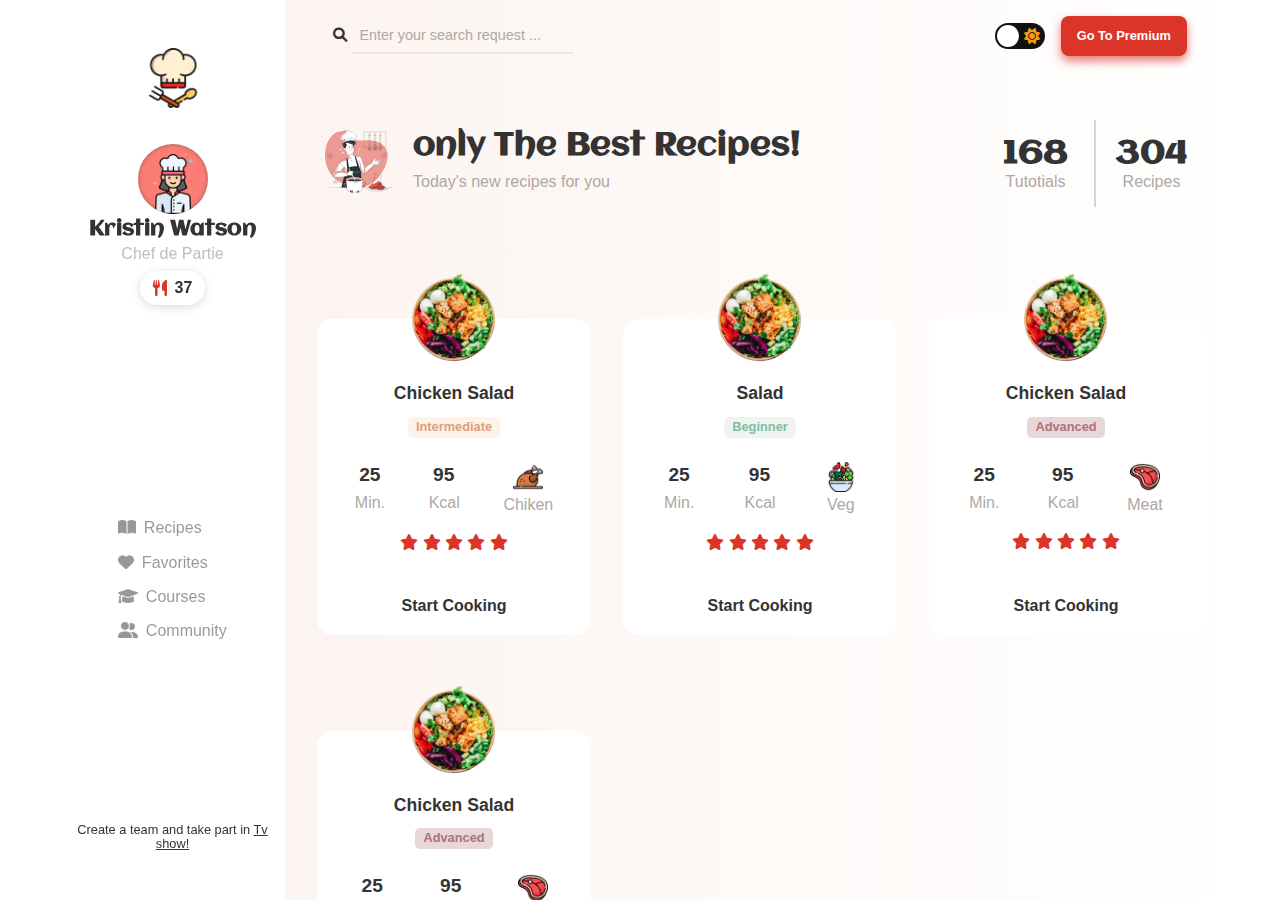
==== index.html @ 7d1c3642 "uploaded Files" ====
<!DOCTYPE html>
<html lang="en">
  <head>
    <meta charset="UTF-8" />
    <meta http-equiv="X-UA-Compatible" content="IE=edge" />
    <meta name="viewport" content="width=device-width, initial-scale=1.0" />
    <title>Foody</title>
    <!-- Style Link -->
    <link rel="stylesheet" href="./main.css" />
    <!-- <link rel="stylesheet" href="./css/main-style.css"> -->
    <!-- Top Icon -->
    <link rel="shrtcut icon" type="image/svg" href="./icons/top-logo.png" />
    <!-- Awesome Font -->
    <link rel="stylesheet" href="./css/all.min.css" />
    <!-- Normalize -->
    <link rel="stylesheet" href="./css/normalize.css" />
    <!-- Fonts -->
    <link rel="preconnect" href="https://fonts.googleapis.com" />
    <link rel="preconnect" href="https://fonts.gstatic.com" crossorigin />
    <link
      href="https://fonts.googleapis.com/css2?family=Aclonica&display=swap"
      rel="stylesheet"
    />
  </head>
  <body>
    <div class="container">
      <nav>
        <div class="container">
          <div class="nav-container">
            <div class="top">
              <div class="logo-content">
                <div class="logo">
                  <img src="./icons/top-logo.png" alt="" />
                </div>
              </div>
              <div class="member">
                <div class="image">
                  <img src="icons/chef.png" alt="" />
                </div>
                <div class="name">
                  <h2>Kristin Watson</h2>
                  <span>Chef de Partie</span>
                </div>
                <a href="#" class="cooked-box">
                  <i class="fa-solid fa-utensils cooked-box-icon"></i>
                  <span>37</span>
                </a>
              </div>
            </div>
            <div class="nav-links">
              <ul>
                <li>
                  <a href="#">
                    <i class="fa-solid fa-book-open nav-icon"></i>
                    Recipes
                  </a>
                </li>
                <li>
                  <a href="#">
                    <i class="fa-solid fa-heart nav-icon"></i>
                    Favorites
                  </a>
                </li>
                <li>
                  <a href="#">
                    <i class="fa-solid fa-graduation-cap nav-icon"></i>
                    Courses
                  </a>
                </li>
                <li>
                  <a href="#">
                    <i class="fa-solid fa-user-group nav-icon"></i>
                    Community
                  </a>
                </li>
              </ul>
            </div>
            <div class="team">
              <div class="images"></div>
              <p>Create a team and take part in <u>Tv show!</u></p>
            </div>
          </div>
        </div>
      </nav>
      <section class="main-contents">
        <header>
          <form action="" class="search-box">
            <i class="fa-solid fa-magnifying-glass search-icon"></i>
            <input
              type="text"
              class="search-input"
              placeholder="Enter your search request ..."
            />
          </form>
          <div class="buttons">
            <div class="theme-btn">
              <input type="checkbox" id="themeBtn" class="check-box" />
              <label for="themeBtn" class="label">
                <i class="fa-solid fa-moon moon-icon"></i>
                <i class="fa-solid fa-sun sun-icon"></i>
                <div class="boll"></div>
              </label>
            </div>
            <div class="pro-button">
              <button>Go To Premium</button>
            </div>
          </div>
        </header>
        <div class="main-content">
          <div class="sub-header">
            <div class="right">
              <div class="image">
                <img src="./images/Chef-bro.svg" alt="" />
              </div>
              <div class="text">
                <h1>only The Best Recipes!</h1>
                <p>Today's new recipes for you</p>
              </div>
            </div>
            <div class="left">
              <div class="nums">
                <div class="num">
                  <h2>168</h2>
                  <span>Tutotials</span>
                </div>
                <div class="num">
                  <h2>304</h2>
                  <span>Recipes</span>
                </div>
              </div>
            </div>
          </div>
          <div class="cards">
            <!-- Card 1 -->
            <div class="card">
              <div class="food-image">
                <img src="./images/chiken.png" alt="" />
              </div>
              <h3>Chicken Salad</h3>
              <span class="level" data-level="intermediate">Intermediate</span>
              <div class="nums">
                <div class="hour">
                  <h3>25</h3>
                  <span>Min.</span>
                </div>
                <div class="kcal">
                  <h3>95</h3>
                  <span>Kcal</span>
                </div>
                <div class="type">
                  <div class="image" data-type="chiken">
                    <img src="./icons/type-icon/chicken.png" alt="" />
                  </div>
                  <span>Chiken</span>
                </div>
              </div>
              <div class="starts">
                <i class="fa-solid fa-star"></i>
                <i class="fa-solid fa-star"></i>
                <i class="fa-solid fa-star"></i>
                <i class="fa-solid fa-star"></i>
                <i class="fa-solid fa-star"></i>
              </div>
              <div class="btn">
                <button class="start-btn">Start Cooking</button>
              </div>
            </div>
            <!-- Card2 -->
            <div class="card">
              <div class="food-image">
                <img src="./images/chiken.png" alt="" />
              </div>
              <h3>Salad</h3>
              <span class="level" data-level="beginner">Beginner</span>
              <div class="nums">
                <div class="hour">
                  <h3>25</h3>
                  <span>Min.</span>
                </div>
                <div class="kcal">
                  <h3>95</h3>
                  <span>Kcal</span>
                </div>
                <div class="type">
                  <div class="image" data-type="veg">
                    <img src="./icons/type-icon/salad.png" alt="" />
                  </div>
                  <span>Veg</span>
                </div>
              </div>
              <div class="starts">
                <i class="fa-solid fa-star"></i>
                <i class="fa-solid fa-star"></i>
                <i class="fa-solid fa-star"></i>
                <i class="fa-solid fa-star"></i>
                <i class="fa-solid fa-star"></i>
              </div>
              <div class="btn">
                <button class="start-btn">Start Cooking</button>
              </div>
            </div>
            <div class="card">
              <div class="food-image">
                <img src="./images/chiken.png" alt="" />
              </div>
              <h3>Chicken Salad</h3>
              <span class="level" data-level="advanced">Advanced</span>
              <div class="nums">
                <div class="hour">
                  <h3>25</h3>
                  <span>Min.</span>
                </div>
                <div class="kcal">
                  <h3>95</h3>
                  <span>Kcal</span>
                </div>
                <div class="type">
                  <div class="image" data-type="meat">
                    <img src="./icons/type-icon/meat.png" alt="" />
                  </div>
                  <span>Meat</span>
                </div>
              </div>
              <div class="starts">
                <i class="fa-solid fa-star"></i>
                <i class="fa-solid fa-star"></i>
                <i class="fa-solid fa-star"></i>
                <i class="fa-solid fa-star"></i>
                <i class="fa-solid fa-star"></i>
              </div>
              <div class="btn">
                <button class="start-btn">Start Cooking</button>
              </div>
            </div>
            <div class="card">
              <div class="food-image">
                <img src="./images/chiken.png" alt="" />
              </div>
              <h3>Chicken Salad</h3>
              <span class="level" data-level="advanced">Advanced</span>
              <div class="nums">
                <div class="hour">
                  <h3>25</h3>
                  <span>Min.</span>
                </div>
                <div class="kcal">
                  <h3>95</h3>
                  <span>Kcal</span>
                </div>
                <div class="type">
                  <div class="image" data-type="meat">
                    <img src="./icons/type-icon/meat.png" alt="" />
                  </div>
                  <span>Meat</span>
                </div>
              </div>
              <div class="starts">
                <i class="fa-solid fa-star"></i>
                <i class="fa-solid fa-star"></i>
                <i class="fa-solid fa-star"></i>
                <i class="fa-solid fa-star"></i>
                <i class="fa-solid fa-star"></i>
              </div>
              <div class="btn">
                <button class="start-btn">Start Cooking</button>
              </div>
            </div>
          </div>
        </div>
      </section>
    </div>

    <!-- JavaScript -->
    <script src="./js/main.js"></script>
  </body>
</html>
---- main.css ----
:root {
  --main-margin: 80px;
  --section-padding: 60px;
}

:root {
  --green: #7dbfa2;
  --dark-green: #7bbfa4;
  --green-text: #98b4a7;
  --green-background: #eff4f0;
  --red: #db3529;
  --red-text: #ad727c;
  --red-background: #e9d7d8;
  --yellow: #db9f79;
  --yellow-background: #fff2e9;
  --pink: #fb7d73;
  --main-background: #fcf4f0;
  --sub-text: #afa7a3;
}

h1,
h2 {
  font-family: "Aclonica", sans-serif;
}

* {
  -webkit-box-sizing: border-box;
  box-sizing: border-box;
  margin: 0;
  padding: 0;
}

html {
  scroll-behavior: smooth;
}

::-moz-selection {
  background-color: var(--pink);
  color: #fff;
}

::selection {
  background-color: var(--pink);
  color: #fff;
}

/* Start secroller Edit */
::-webkit-scrollbar {
  width: 12px;
}

::-webkit-scrollbar-thumb {
  background-color: var(--light-blue);
  border: var(--main-border);
}

/* End secroller Edit */
body {
  /* font-family: "Work Sans", sans-serif; */
  font-family: "Almarai", sans-serif;
  color: #333;
}

.container {
  padding-left: 15px;
  padding-right: 15px;
  margin-left: auto;
  margin-right: auto;
  display: -ms-grid !important;
  display: grid !important;
  -ms-grid-columns: 240px 1fr !important;
  grid-template-columns: 240px 1fr !important;
  width: 100vw;
  height: 100vh;
  overflow-x: hidden;
}

/* Small */
@media (min-width: 768px) {
  .container {
    width: 750px;
  }
}
/* Medium */
@media (min-width: 992px) {
  .container {
    width: 970px;
  }
}
/* Large */
@media (min-width: 1200px) {
  .container {
    width: 1220px;
  }
}
nav {
  background-color: #fff;
}
nav .nav-container {
  height: 100vh;
  width: 225px;
  display: -webkit-box;
  display: -ms-flexbox;
  display: flex;
  -webkit-box-pack: justify;
      -ms-flex-pack: justify;
          justify-content: space-between;
  -webkit-box-align: center;
      -ms-flex-align: center;
          align-items: center;
  -webkit-box-orient: vertical;
  -webkit-box-direction: normal;
      -ms-flex-direction: column;
          flex-direction: column;
  padding: 3rem 0;
  position: fixed;
  top: auto;
}
nav .nav-container .top {
  display: -webkit-box;
  display: -ms-flexbox;
  display: flex;
  -webkit-box-pack: center;
      -ms-flex-pack: center;
          justify-content: center;
  -webkit-box-align: center;
      -ms-flex-align: center;
          align-items: center;
  -webkit-box-orient: vertical;
  -webkit-box-direction: normal;
      -ms-flex-direction: column;
          flex-direction: column;
}
nav .nav-container .top .logo-content {
  display: -webkit-box;
  display: -ms-flexbox;
  display: flex;
  -webkit-box-pack: justify;
      -ms-flex-pack: justify;
          justify-content: space-between;
  -webkit-box-align: center;
      -ms-flex-align: center;
          align-items: center;
}
nav .nav-container .top .logo-content .logo img {
  width: 60px;
}
nav .nav-container .top .member {
  margin: 2rem 0;
  display: -webkit-box;
  display: -ms-flexbox;
  display: flex;
  -webkit-box-pack: center;
      -ms-flex-pack: center;
          justify-content: center;
  -webkit-box-align: center;
      -ms-flex-align: center;
          align-items: center;
  -webkit-box-orient: vertical;
  -webkit-box-direction: normal;
      -ms-flex-direction: column;
          flex-direction: column;
}
nav .nav-container .top .member .image {
  width: 70px;
  height: 70px;
  border-radius: 50%;
  background-color: var(--pink);
  display: -webkit-box;
  display: -ms-flexbox;
  display: flex;
  -webkit-box-pack: center;
      -ms-flex-pack: center;
          justify-content: center;
  -webkit-box-align: end;
      -ms-flex-align: end;
          align-items: flex-end;
  overflow: hidden;
  -webkit-box-shadow: 0 0 4px #41414180 inset;
          box-shadow: 0 0 4px #41414180 inset;
}
nav .nav-container .top .member .image img {
  width: 60px;
}
nav .nav-container .top .member .name {
  text-align: center;
}
nav .nav-container .top .member .name h2 {
  font-size: 1.3rem;
  margin: 0.2rem 0;
}
nav .nav-container .top .member .name span {
  color: #bebebe;
}
nav .nav-container .top .member .cooked-box {
  display: -webkit-box;
  display: -ms-flexbox;
  display: flex;
  -webkit-box-pack: center;
      -ms-flex-pack: center;
          justify-content: center;
  -webkit-box-align: center;
      -ms-flex-align: center;
          align-items: center;
  margin-top: 0.5rem;
  padding: 0.5rem 0.8rem;
  border-radius: 50px;
  background-color: #fff;
  text-decoration: none;
  color: #333;
  -webkit-box-shadow: 0px 2px 8px rgba(68, 68, 68, 0.2);
          box-shadow: 0px 2px 8px rgba(68, 68, 68, 0.2);
}
nav .nav-container .top .member .cooked-box .cooked-box-icon {
  color: var(--red);
  margin-right: 0.5rem;
  font-size: 1rem;
}
nav .nav-container .top .member .cooked-box span {
  font-weight: 600;
}
nav .nav-container .nav-links ul {
  list-style: none;
}
nav .nav-container .nav-links ul li {
  margin: 1rem 0;
}
nav .nav-container .nav-links ul li a {
  opacity: 0.5;
  color: #333;
  text-decoration: none;
  -webkit-transition: 0.3s;
  transition: 0.3s;
}
nav .nav-container .nav-links ul li a .nav-icon {
  margin-right: 0.2rem;
  font-size: 1rem;
}
nav .nav-container .nav-links ul li a:hover {
  opacity: 1;
}
nav .nav-container .nav-links ul li a:hover .nav-icon {
  color: var(--red);
}
nav .nav-container .team p {
  font-size: 0.8rem;
  text-align: center;
}

.main-contents {
  background: -webkit-gradient(linear, left top, right top, from(var(--main-background)), to(#fff));
  background: linear-gradient(90deg, var(--main-background), #fff);
  padding: 0 2rem;
}
.main-contents header {
  display: -webkit-box;
  display: -ms-flexbox;
  display: flex;
  -webkit-box-pack: justify;
      -ms-flex-pack: justify;
          justify-content: space-between;
  -webkit-box-align: center;
      -ms-flex-align: center;
          align-items: center;
  padding: 1rem;
}
.main-contents header form .search-icon {
  color: #333;
  font-size: 0.9rem;
}
.main-contents header form .search-input {
  background-color: transparent;
  padding: 0.5rem;
  border: none;
  border-bottom: 2px solid #efe7e3;
}
.main-contents header form .search-input:focus {
  outline: none;
}
.main-contents header form .search-input::-webkit-input-placeholder {
  color: var(--sub-text);
  font-size: 0.9rem;
}
.main-contents header form .search-input::-moz-placeholder {
  color: var(--sub-text);
  font-size: 0.9rem;
}
.main-contents header form .search-input:-ms-input-placeholder {
  color: var(--sub-text);
  font-size: 0.9rem;
}
.main-contents header form .search-input::-ms-input-placeholder {
  color: var(--sub-text);
  font-size: 0.9rem;
}
.main-contents header form .search-input::placeholder {
  color: var(--sub-text);
  font-size: 0.9rem;
}
.main-contents header .buttons {
  display: -webkit-box;
  display: -ms-flexbox;
  display: flex;
  -webkit-box-align: center;
      -ms-flex-align: center;
          align-items: center;
  -webkit-box-pack: center;
      -ms-flex-pack: center;
          justify-content: center;
  gap: 1rem;
}
.main-contents header .buttons .theme-btn .check-box {
  opacity: 0;
  position: absolute;
}
.main-contents header .buttons .theme-btn .label {
  position: relative;
  background-color: #111;
  display: -webkit-box;
  display: -ms-flexbox;
  display: flex;
  -webkit-box-align: center;
      -ms-flex-align: center;
          align-items: center;
  -webkit-box-pack: justify;
      -ms-flex-pack: justify;
          justify-content: space-between;
  border-radius: 50px;
  padding: 5px;
  height: 26px;
  width: 50px;
}
.main-contents header .buttons .theme-btn .label .moon-icon {
  color: #f1c40f;
}
.main-contents header .buttons .theme-btn .label .sun-icon {
  color: #f39c12;
}
.main-contents header .buttons .theme-btn .label .boll {
  background-color: #fff;
  height: 22px;
  width: 22px;
  position: absolute;
  top: 2px;
  left: 2px;
  border-radius: 50%;
  -webkit-transition: -webkit-transform 0.2s linear;
  transition: -webkit-transform 0.2s linear;
  transition: transform 0.2s linear;
  transition: transform 0.2s linear, -webkit-transform 0.2s linear;
  cursor: pointer;
}
.main-contents header .buttons .theme-btn .label .boll.checked {
  -webkit-transform: translateX(24px) !important;
          transform: translateX(24px) !important;
}
.main-contents header .buttons .pro-button button {
  background-color: var(--red);
  color: #fff;
  font-weight: 600;
  font-size: 0.8rem;
  padding: 0.8rem 1rem;
  border: none;
  border-radius: 0.5rem;
  cursor: pointer;
  -webkit-box-shadow: 0 5px 10px #db3529a8;
          box-shadow: 0 5px 10px #db3529a8;
}
.main-contents header .buttons .pro-button button:focus {
  outline: none;
}
.main-contents .main-content .sub-header {
  display: -webkit-box;
  display: -ms-flexbox;
  display: flex;
  -webkit-box-pack: justify;
      -ms-flex-pack: justify;
          justify-content: space-between;
  -webkit-box-align: center;
      -ms-flex-align: center;
          align-items: center;
  padding: 3rem 0;
}
.main-contents .main-content .sub-header .right {
  display: -webkit-box;
  display: -ms-flexbox;
  display: flex;
  -webkit-box-align: center;
      -ms-flex-align: center;
          align-items: center;
}
.main-contents .main-content .sub-header .right .image img {
  width: 80px;
  height: 80px;
}
.main-contents .main-content .sub-header .right .text {
  margin: 0 1rem;
}
.main-contents .main-content .sub-header .right .text h1 {
  margin: 0;
}
.main-contents .main-content .sub-header .right .text p {
  margin: 0.5rem 0;
  color: var(--sub-text);
}
.main-contents .main-content .sub-header .left .nums {
  display: -webkit-box;
  display: -ms-flexbox;
  display: flex;
  -webkit-box-pack: center;
      -ms-flex-pack: center;
          justify-content: center;
  -webkit-box-align: center;
      -ms-flex-align: center;
          align-items: center;
  gap: 3rem;
  position: relative;
  padding: 1rem;
}
.main-contents .main-content .sub-header .left .nums:before {
  content: "";
  position: absolute;
  height: 100%;
  width: 1px;
  background-color: var(--sub-text);
  left: 50%;
  -webkit-transform: translateX(-50%);
          transform: translateX(-50%);
}
.main-contents .main-content .sub-header .left .nums .num {
  text-align: center;
}
.main-contents .main-content .sub-header .left .nums .num h2 {
  font-size: 2rem;
}
.main-contents .main-content .sub-header .left .nums .num span {
  color: var(--sub-text);
}
.main-contents .main-content .cards {
  display: -ms-grid;
  display: grid;
  grid-template-columns: repeat(auto-fill, minmax(250px, 1fr));
  gap: 2rem;
}
.main-contents .main-content .cards .card {
  position: relative;
  background-color: #fff;
  padding: 4rem 1rem 1rem;
  text-align: center;
  border-radius: 1rem;
  -webkit-transition: 0.3s;
  transition: 0.3s;
  margin-top: 4rem;
}
.main-contents .main-content .cards .card:hover {
  -webkit-transform: translateY(-10px);
          transform: translateY(-10px);
  -webkit-box-shadow: 0 20px 20px #db352928;
          box-shadow: 0 20px 20px #db352928;
}
.main-contents .main-content .cards .card .food-image {
  position: absolute;
  top: -60px;
  left: 50%;
  -webkit-transform: translateX(-50%);
          transform: translateX(-50%);
}
.main-contents .main-content .cards .card .food-image img {
  width: 120px;
  height: 120px;
}
.main-contents .main-content .cards .card h3 {
  font-size: 1.1rem;
}
.main-contents .main-content .cards .card .level {
  display: inline-block;
  padding: 0.2rem 0.5rem;
  border-radius: 5px;
  font-size: 0.8rem;
  font-weight: 600;
  margin: 0.8rem 0 1.5rem;
}
.main-contents .main-content .cards .card .level[data-level=beginner] {
  color: var(--green);
  background-color: var(--green-background);
}
.main-contents .main-content .cards .card .level[data-level=advanced] {
  color: var(--red-text);
  background-color: var(--red-background);
}
.main-contents .main-content .cards .card .level[data-level=intermediate] {
  color: var(--yellow);
  background-color: var(--yellow-background);
}
.main-contents .main-content .cards .card .nums {
  display: -webkit-box;
  display: -ms-flexbox;
  display: flex;
  -ms-flex-pack: distribute;
      justify-content: space-around;
  -webkit-box-align: center;
      -ms-flex-align: center;
          align-items: center;
}
.main-contents .main-content .cards .card .nums .hour h3,
.main-contents .main-content .cards .card .nums .kcal h3,
.main-contents .main-content .cards .card .nums .type h3 {
  font-size: 1.2rem;
  width: 30px;
  height: 30px;
}
.main-contents .main-content .cards .card .nums .hour span,
.main-contents .main-content .cards .card .nums .kcal span,
.main-contents .main-content .cards .card .nums .type span {
  display: inline-block;
  color: var(--sub-text);
}
.main-contents .main-content .cards .card .nums .type .image img {
  width: 30px;
}
.main-contents .main-content .cards .card .starts {
  margin: 1.2rem 0;
}
.main-contents .main-content .cards .card .starts i {
  color: var(--red);
}
.main-contents .main-content .cards .card .btn {
  position: relative;
  display: -webkit-box;
  display: -ms-flexbox;
  display: flex;
  -webkit-box-pack: center;
      -ms-flex-pack: center;
          justify-content: center;
  -webkit-box-align: center;
      -ms-flex-align: center;
          align-items: center;
  height: 3rem;
}
.main-contents .main-content .cards .card .btn .start-btn {
  position: absolute;
  background-color: #fff;
  width: calc(100% + 32px);
  height: 120%;
  border: none;
  bottom: -16px;
  color: #333;
  font-weight: 600;
  border-radius: 0 0 1rem 1rem;
  -webkit-transition: 0.3s;
  transition: 0.3s;
  cursor: pointer;
}
.main-contents .main-content .cards .card:hover .start-btn {
  background-color: var(--red);
  color: #fff;
}
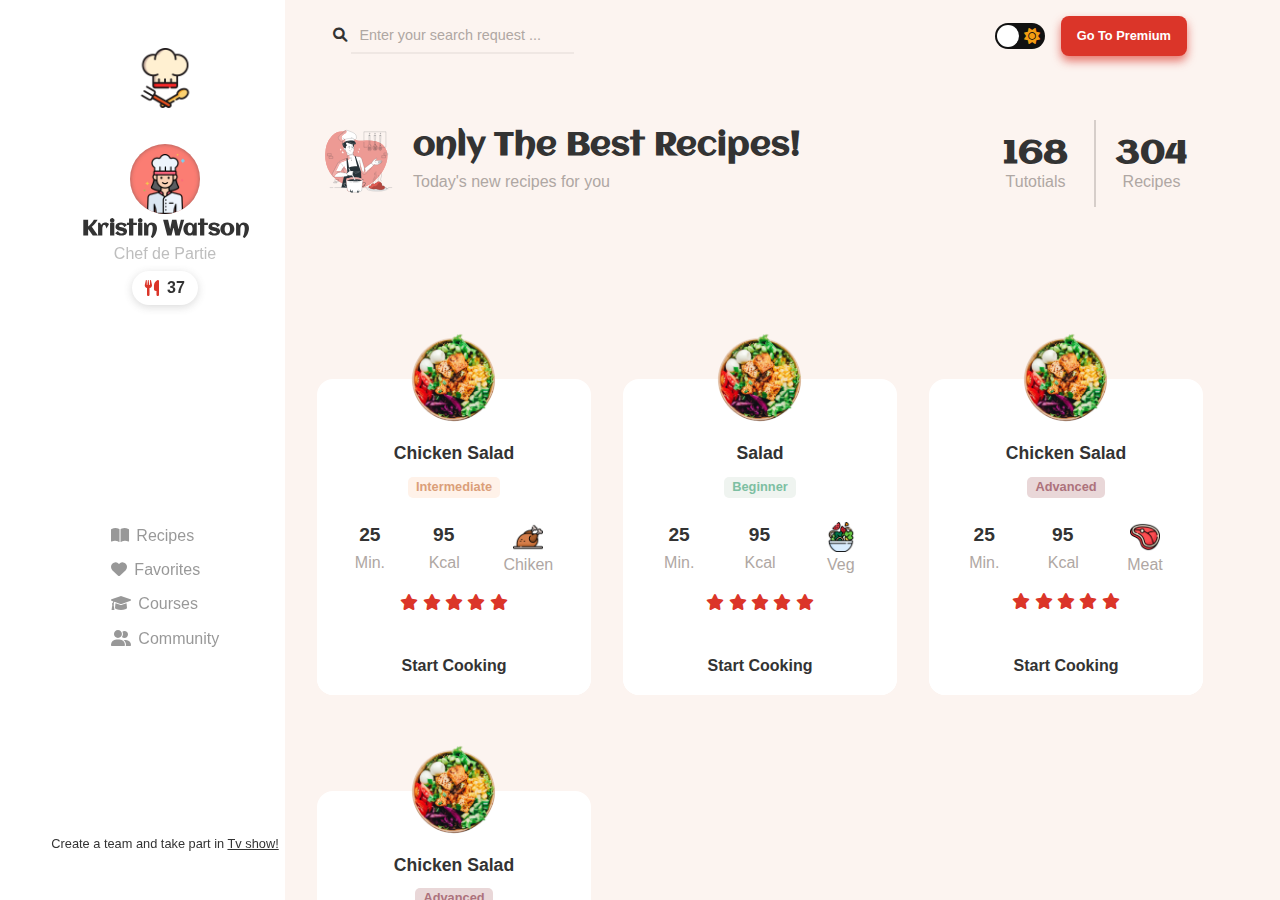
==== commit 3fc9ffe1: "Add Responsibility" ====
--- a/index.html
+++ b/index.html
@@ -25,60 +25,59 @@
   <body>
     <div class="container">
       <nav>
-        <div class="container">
-          <div class="nav-container">
-            <div class="top">
-              <div class="logo-content">
-                <div class="logo">
-                  <img src="./icons/top-logo.png" alt="" />
-                </div>
-              </div>
-              <div class="member">
-                <div class="image">
-                  <img src="icons/chef.png" alt="" />
-                </div>
-                <div class="name">
-                  <h2>Kristin Watson</h2>
-                  <span>Chef de Partie</span>
-                </div>
-                <a href="#" class="cooked-box">
-                  <i class="fa-solid fa-utensils cooked-box-icon"></i>
-                  <span>37</span>
-                </a>
-              </div>
-            </div>
-            <div class="nav-links">
-              <ul>
-                <li>
-                  <a href="#">
-                    <i class="fa-solid fa-book-open nav-icon"></i>
-                    Recipes
-                  </a>
-                </li>
-                <li>
-                  <a href="#">
-                    <i class="fa-solid fa-heart nav-icon"></i>
-                    Favorites
-                  </a>
-                </li>
-                <li>
-                  <a href="#">
-                    <i class="fa-solid fa-graduation-cap nav-icon"></i>
-                    Courses
-                  </a>
-                </li>
-                <li>
-                  <a href="#">
-                    <i class="fa-solid fa-user-group nav-icon"></i>
-                    Community
-                  </a>
-                </li>
-              </ul>
-            </div>
-            <div class="team">
-              <div class="images"></div>
-              <p>Create a team and take part in <u>Tv show!</u></p>
-            </div>
+        <div class="nav-container">
+          <div class="top">
+            <div class="logo-content">
+              <div class="logo">
+                <img src="./icons/top-logo.png" alt="" />
+              </div>
+            </div>
+            <div class="member">
+              <div class="image">
+                <img src="icons/chef.png" alt="" />
+              </div>
+              <div class="name">
+                <h2>Kristin Watson</h2>
+                <span>Chef de Partie</span>
+              </div>
+              <a href="#" class="cooked-box">
+                <i class="fa-solid fa-utensils cooked-box-icon"></i>
+                <span>37</span>
+              </a>
+            </div>
+          </div>
+          <div class="nav-links">
+            <i class="fa-solid fa-bars bar"></i>
+            <ul>
+              <li>
+                <a href="#">
+                  <i class="fa-solid fa-book-open nav-icon"></i>
+                  Recipes
+                </a>
+              </li>
+              <li>
+                <a href="#">
+                  <i class="fa-solid fa-heart nav-icon"></i>
+                  Favorites
+                </a>
+              </li>
+              <li>
+                <a href="#">
+                  <i class="fa-solid fa-graduation-cap nav-icon"></i>
+                  Courses
+                </a>
+              </li>
+              <li>
+                <a href="#">
+                  <i class="fa-solid fa-user-group nav-icon"></i>
+                  Community
+                </a>
+              </li>
+            </ul>
+          </div>
+          <div class="team">
+            <div class="images"></div>
+            <p>Create a team and take part in <u>Tv show!</u></p>
           </div>
         </div>
       </nav>
--- a/main.css
+++ b/main.css
@@ -50,8 +50,7 @@
 }
 
 ::-webkit-scrollbar-thumb {
-  background-color: var(--light-blue);
-  border: var(--main-border);
+  background-color: var(--green-text);
 }
 
 /* End secroller Edit */
@@ -59,6 +58,14 @@
   /* font-family: "Work Sans", sans-serif; */
   font-family: "Almarai", sans-serif;
   color: #333;
+  background: -webkit-gradient(linear, left top, right top, color-stop(50%, #fff), color-stop(50%, var(--main-background)));
+  background: linear-gradient(90deg, #fff 50%, var(--main-background) 50%);
+}
+@media (max-width: 820px) {
+  body {
+    background: unset;
+    background-color: var(--main-background) !important;
+  }
 }
 
 .container {
@@ -74,11 +81,17 @@
   height: 100vh;
   overflow-x: hidden;
 }
+@media (max-width: 820px) {
+  .container {
+    -ms-grid-columns: 1fr !important;
+    grid-template-columns: 1fr !important;
+  }
+}
 
 /* Small */
 @media (min-width: 768px) {
   .container {
-    width: 750px;
+    width: 820px;
   }
 }
 /* Medium */
@@ -96,9 +109,14 @@
 nav {
   background-color: #fff;
 }
+@media (max-width: 820px) {
+  nav {
+    background-color: transparent;
+  }
+}
 nav .nav-container {
   height: 100vh;
-  width: 225px;
+  width: 240px;
   display: -webkit-box;
   display: -ms-flexbox;
   display: flex;
@@ -116,6 +134,18 @@
   position: fixed;
   top: auto;
 }
+@media (max-width: 820px) {
+  nav .nav-container {
+    width: 100%;
+    position: relative;
+    -webkit-box-orient: horizontal;
+    -webkit-box-direction: normal;
+        -ms-flex-direction: row;
+            flex-direction: row;
+    height: auto;
+    padding: 1rem 0;
+  }
+}
 nav .nav-container .top {
   display: -webkit-box;
   display: -ms-flexbox;
@@ -131,6 +161,14 @@
       -ms-flex-direction: column;
           flex-direction: column;
 }
+@media (max-width: 820px) {
+  nav .nav-container .top {
+    -webkit-box-orient: horizontal;
+    -webkit-box-direction: normal;
+        -ms-flex-direction: row;
+            flex-direction: row;
+  }
+}
 nav .nav-container .top .logo-content {
   display: -webkit-box;
   display: -ms-flexbox;
@@ -160,6 +198,15 @@
   -webkit-box-direction: normal;
       -ms-flex-direction: column;
           flex-direction: column;
+}
+@media (max-width: 820px) {
+  nav .nav-container .top .member {
+    -webkit-box-orient: horizontal;
+    -webkit-box-direction: normal;
+        -ms-flex-direction: row;
+            flex-direction: row;
+    margin: 0 1rem;
+  }
 }
 nav .nav-container .top .member .image {
   width: 70px;
@@ -179,8 +226,22 @@
   -webkit-box-shadow: 0 0 4px #41414180 inset;
           box-shadow: 0 0 4px #41414180 inset;
 }
+@media (max-width: 820px) {
+  nav .nav-container .top .member .image {
+    width: 50px;
+    height: 50px;
+    margin: 0 1rem;
+  }
+}
 nav .nav-container .top .member .image img {
   width: 60px;
+  height: 60px;
+}
+@media (max-width: 820px) {
+  nav .nav-container .top .member .image img {
+    width: 40px;
+    height: 40px;
+  }
 }
 nav .nav-container .top .member .name {
   text-align: center;
@@ -189,8 +250,19 @@
   font-size: 1.3rem;
   margin: 0.2rem 0;
 }
+@media (max-width: 820px) {
+  nav .nav-container .top .member .name h2 {
+    font-size: 0.8rem;
+    white-space: nowrap;
+  }
+}
 nav .nav-container .top .member .name span {
   color: #bebebe;
+}
+@media (max-width: 820px) {
+  nav .nav-container .top .member .name span {
+    font-size: 0.7rem;
+  }
 }
 nav .nav-container .top .member .cooked-box {
   display: -webkit-box;
@@ -211,6 +283,11 @@
   -webkit-box-shadow: 0px 2px 8px rgba(68, 68, 68, 0.2);
           box-shadow: 0px 2px 8px rgba(68, 68, 68, 0.2);
 }
+@media (max-width: 820px) {
+  nav .nav-container .top .member .cooked-box {
+    display: none;
+  }
+}
 nav .nav-container .top .member .cooked-box .cooked-box-icon {
   color: var(--red);
   margin-right: 0.5rem;
@@ -219,11 +296,45 @@
 nav .nav-container .top .member .cooked-box span {
   font-weight: 600;
 }
+nav .nav-container .nav-links .bar {
+  display: none;
+  font-size: 1.5rem;
+  cursor: pointer;
+}
+@media (max-width: 820px) {
+  nav .nav-container .nav-links .bar {
+    display: block;
+  }
+}
+nav .nav-container .nav-links .bar.active + ul {
+  display: block;
+}
 nav .nav-container .nav-links ul {
   list-style: none;
 }
+@media (max-width: 820px) {
+  nav .nav-container .nav-links ul {
+    display: none;
+    position: absolute;
+    background-color: #fff;
+    padding: 1rem;
+    width: 100%;
+    left: 50%;
+    -webkit-transform: translateX(-50%);
+            transform: translateX(-50%);
+    z-index: 10;
+    top: 96px;
+    text-align: center;
+    border-radius: 1rem;
+  }
+}
 nav .nav-container .nav-links ul li {
   margin: 1rem 0;
+}
+@media (max-width: 820px) {
+  nav .nav-container .nav-links ul li {
+    padding: 1rem;
+  }
 }
 nav .nav-container .nav-links ul li a {
   opacity: 0.5;
@@ -231,26 +342,36 @@
   text-decoration: none;
   -webkit-transition: 0.3s;
   transition: 0.3s;
+  white-space: nowrap;
 }
 nav .nav-container .nav-links ul li a .nav-icon {
   margin-right: 0.2rem;
   font-size: 1rem;
 }
-nav .nav-container .nav-links ul li a:hover {
+nav .nav-container .nav-links ul li:hover a {
   opacity: 1;
 }
-nav .nav-container .nav-links ul li a:hover .nav-icon {
+nav .nav-container .nav-links ul li:hover a .nav-icon {
   color: var(--red);
 }
 nav .nav-container .team p {
   font-size: 0.8rem;
   text-align: center;
 }
+@media (max-width: 820px) {
+  nav .nav-container .team p {
+    display: none;
+  }
+}
 
 .main-contents {
-  background: -webkit-gradient(linear, left top, right top, from(var(--main-background)), to(#fff));
-  background: linear-gradient(90deg, var(--main-background), #fff);
+  background-color: var(--main-background);
   padding: 0 2rem;
+}
+@media (max-width: 820px) {
+  .main-contents {
+    padding: 0;
+  }
 }
 .main-contents header {
   display: -webkit-box;
@@ -262,7 +383,21 @@
   -webkit-box-align: center;
       -ms-flex-align: center;
           align-items: center;
+  -ms-flex-wrap: wrap;
+      flex-wrap: wrap;
   padding: 1rem;
+}
+@media (max-width: 820px) {
+  .main-contents header {
+    -webkit-box-pack: center;
+        -ms-flex-pack: center;
+            justify-content: center;
+  }
+}
+@media (max-width: 820px) {
+  .main-contents header form {
+    margin: 1rem 0;
+  }
 }
 .main-contents header form .search-icon {
   color: #333;
@@ -307,7 +442,6 @@
   -webkit-box-pack: center;
       -ms-flex-pack: center;
           justify-content: center;
-  gap: 1rem;
 }
 .main-contents header .buttons .theme-btn .check-box {
   opacity: 0;
@@ -329,6 +463,7 @@
   padding: 5px;
   height: 26px;
   width: 50px;
+  margin: 0 1rem;
 }
 .main-contents header .buttons .theme-btn .label .moon-icon {
   color: #f1c40f;
@@ -379,8 +514,21 @@
   -webkit-box-align: center;
       -ms-flex-align: center;
           align-items: center;
+  -ms-flex-wrap: wrap;
+      flex-wrap: wrap;
   padding: 3rem 0;
 }
+@media (max-width: 820px) {
+  .main-contents .main-content .sub-header {
+    -webkit-box-pack: center;
+        -ms-flex-pack: center;
+            justify-content: center;
+    -webkit-box-orient: vertical;
+    -webkit-box-direction: normal;
+        -ms-flex-direction: column;
+            flex-direction: column;
+  }
+}
 .main-contents .main-content .sub-header .right {
   display: -webkit-box;
   display: -ms-flexbox;
@@ -388,6 +536,20 @@
   -webkit-box-align: center;
       -ms-flex-align: center;
           align-items: center;
+  -ms-flex-wrap: wrap;
+      flex-wrap: wrap;
+}
+@media (max-width: 820px) {
+  .main-contents .main-content .sub-header .right {
+    -webkit-box-orient: vertical;
+    -webkit-box-direction: normal;
+        -ms-flex-direction: column;
+            flex-direction: column;
+    -webkit-box-pack: center;
+        -ms-flex-pack: center;
+            justify-content: center;
+    text-align: center;
+  }
 }
 .main-contents .main-content .sub-header .right .image img {
   width: 80px;
@@ -395,6 +557,11 @@
 }
 .main-contents .main-content .sub-header .right .text {
   margin: 0 1rem;
+}
+@media (max-width: 820px) {
+  .main-contents .main-content .sub-header .right .text {
+    margin: 1rem;
+  }
 }
 .main-contents .main-content .sub-header .right .text h1 {
   margin: 0;
@@ -441,6 +608,7 @@
   display: grid;
   grid-template-columns: repeat(auto-fill, minmax(250px, 1fr));
   gap: 2rem;
+  padding: var(--section-padding) 0;
 }
 .main-contents .main-content .cards .card {
   position: relative;
